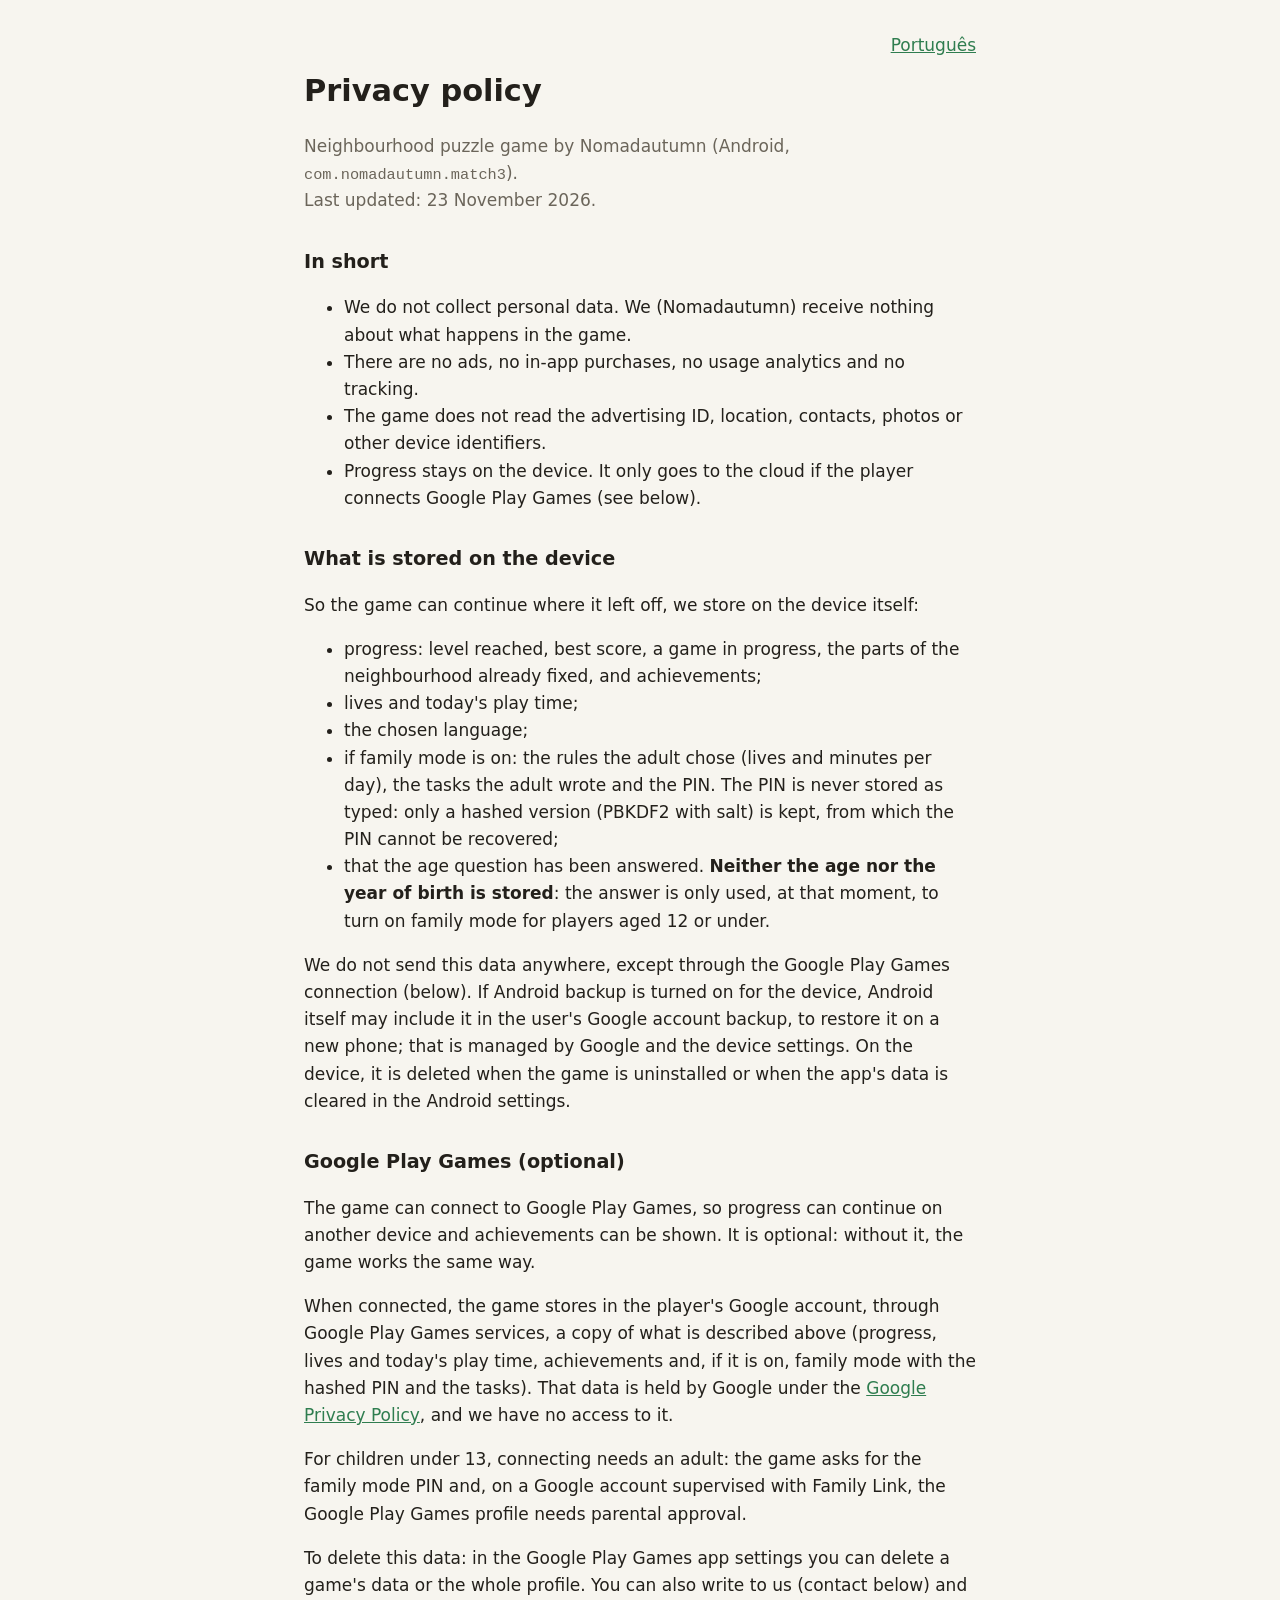
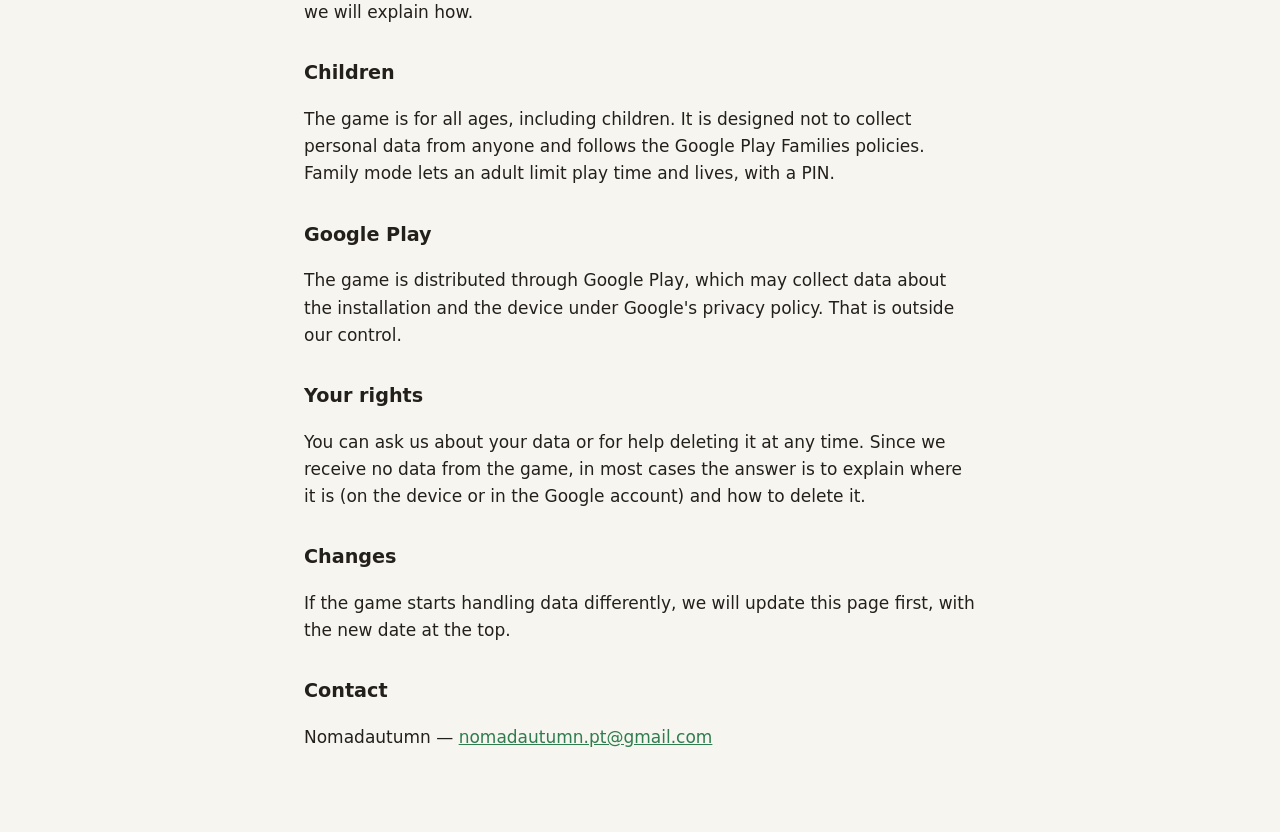
==== privacy.html @ bddcd6ee "Política de privacidade (pt-PT e en) e página inicial Co-Authored-By: Claude Opus 5.5 <noreply@anthr" ====
<!doctype html>
<html lang="en">
<head>
<meta charset="utf-8">
<meta name="viewport" content="width=device-width, initial-scale=1">
<title>Privacy policy — Nomadautumn</title>
<link rel="stylesheet" href="estilo.css">
</head>
<body>
<main>
<p class="lang"><a href="privacidade.html" hreflang="pt-PT">Português</a></p>
<h1>Privacy policy</h1>
<p class="meta">Neighbourhood puzzle game by Nomadautumn (Android, <code>com.nomadautumn.match3</code>).<br>
Last updated: 23 November 2026.</p>

<h2>In short</h2>
<ul>
<li>We do not collect personal data. We (Nomadautumn) receive nothing about what happens in the game.</li>
<li>There are no ads, no in-app purchases, no usage analytics and no tracking.</li>
<li>The game does not read the advertising ID, location, contacts, photos or other device identifiers.</li>
<li>Progress stays on the device. It only goes to the cloud if the player connects Google Play Games (see below).</li>
</ul>

<h2>What is stored on the device</h2>
<p>So the game can continue where it left off, we store on the device itself:</p>
<ul>
<li>progress: level reached, best score, a game in progress, the parts of the neighbourhood already fixed, and
achievements;</li>
<li>lives and today's play time;</li>
<li>the chosen language;</li>
<li>if family mode is on: the rules the adult chose (lives and minutes per day), the tasks the adult wrote and the PIN.
The PIN is never stored as typed: only a hashed version (PBKDF2 with salt) is kept, from which the PIN cannot be
recovered;</li>
<li>that the age question has been answered. <strong>Neither the age nor the year of birth is stored</strong>: the
answer is only used, at that moment, to turn on family mode for players aged 12 or under.</li>
</ul>
<p>We do not send this data anywhere, except through the Google Play Games connection (below). If Android backup is
turned on for the device, Android itself may include it in the user's Google account backup, to restore it on a new
phone; that is managed by Google and the device settings. On the device, it is deleted when the game is uninstalled or
when the app's data is cleared in the Android settings.</p>

<h2>Google Play Games (optional)</h2>
<p>The game can connect to Google Play Games, so progress can continue on another device and achievements can be shown.
It is optional: without it, the game works the same way.</p>
<p>When connected, the game stores in the player's Google account, through Google Play Games services, a copy of what is
described above (progress, lives and today's play time, achievements and, if it is on, family mode with the hashed PIN
and the tasks). That data is held by Google under the
<a href="https://policies.google.com/privacy?hl=en">Google Privacy Policy</a>, and we have no access to it.</p>
<p>For children under 13, connecting needs an adult: the game asks for the family mode PIN and, on a Google account
supervised with Family Link, the Google Play Games profile needs parental approval.</p>
<p>To delete this data: in the Google Play Games app settings you can delete a game's data or the whole profile. You can
also write to us (contact below) and we will explain how.</p>

<h2>Children</h2>
<p>The game is for all ages, including children. It is designed not to collect personal data from anyone and follows
the Google Play Families policies. Family mode lets an adult limit play time and lives, with a PIN.</p>

<h2>Google Play</h2>
<p>The game is distributed through Google Play, which may collect data about the installation and the device under
Google's privacy policy. That is outside our control.</p>

<h2>Your rights</h2>
<p>You can ask us about your data or for help deleting it at any time. Since we receive no data from the game, in most
cases the answer is to explain where it is (on the device or in the Google account) and how to delete it.</p>

<h2>Changes</h2>
<p>If the game starts handling data differently, we will update this page first, with the new date at the top.</p>

<h2>Contact</h2>
<p>Nomadautumn — <a href="mailto:nomadautumn.pt@gmail.com">nomadautumn.pt@gmail.com</a></p>
</main>
</body>
</html>
---- estilo.css ----
:root {
  --bg: #f7f5ef;
  --ink: #23201b;
  --muted: #6b655a;
  --accent: #2f7d4f;
}
@media (prefers-color-scheme: dark) {
  :root {
    --bg: #1b1d1a;
    --ink: #ece8df;
    --muted: #a8a294;
    --accent: #7cc79b;
  }
}
body {
  margin: 0;
  background: var(--bg);
  color: var(--ink);
  font: 17px/1.6 system-ui, -apple-system, "Segoe UI", Roboto, sans-serif;
}
main {
  max-width: 42rem;
  margin: 0 auto;
  padding: 2rem 1rem 4rem;
}
h1 { font-size: 1.9rem; margin: 0.5rem 0; }
h2 { font-size: 1.2rem; margin-top: 2rem; }
a { color: var(--accent); }
.meta, .lang { color: var(--muted); }
.lang { text-align: right; margin: 0; }
code { font-size: 0.9em; }
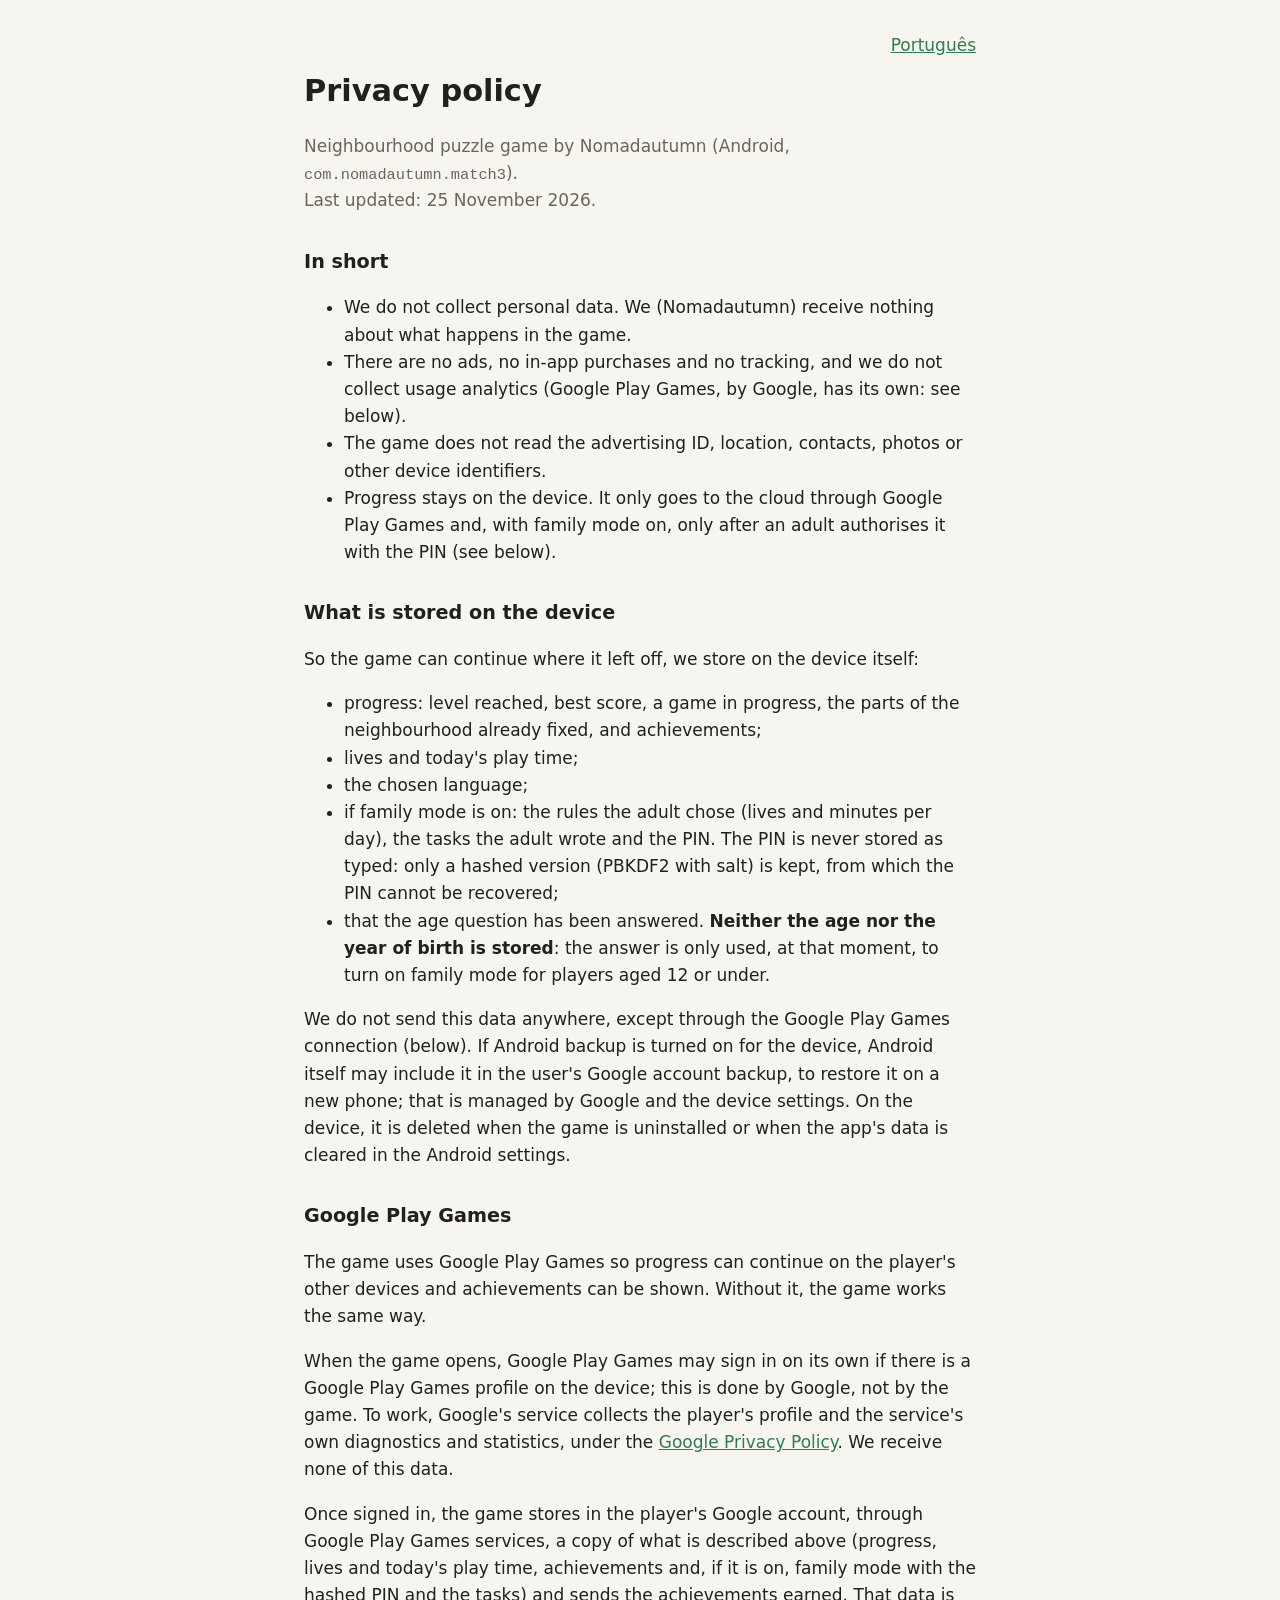
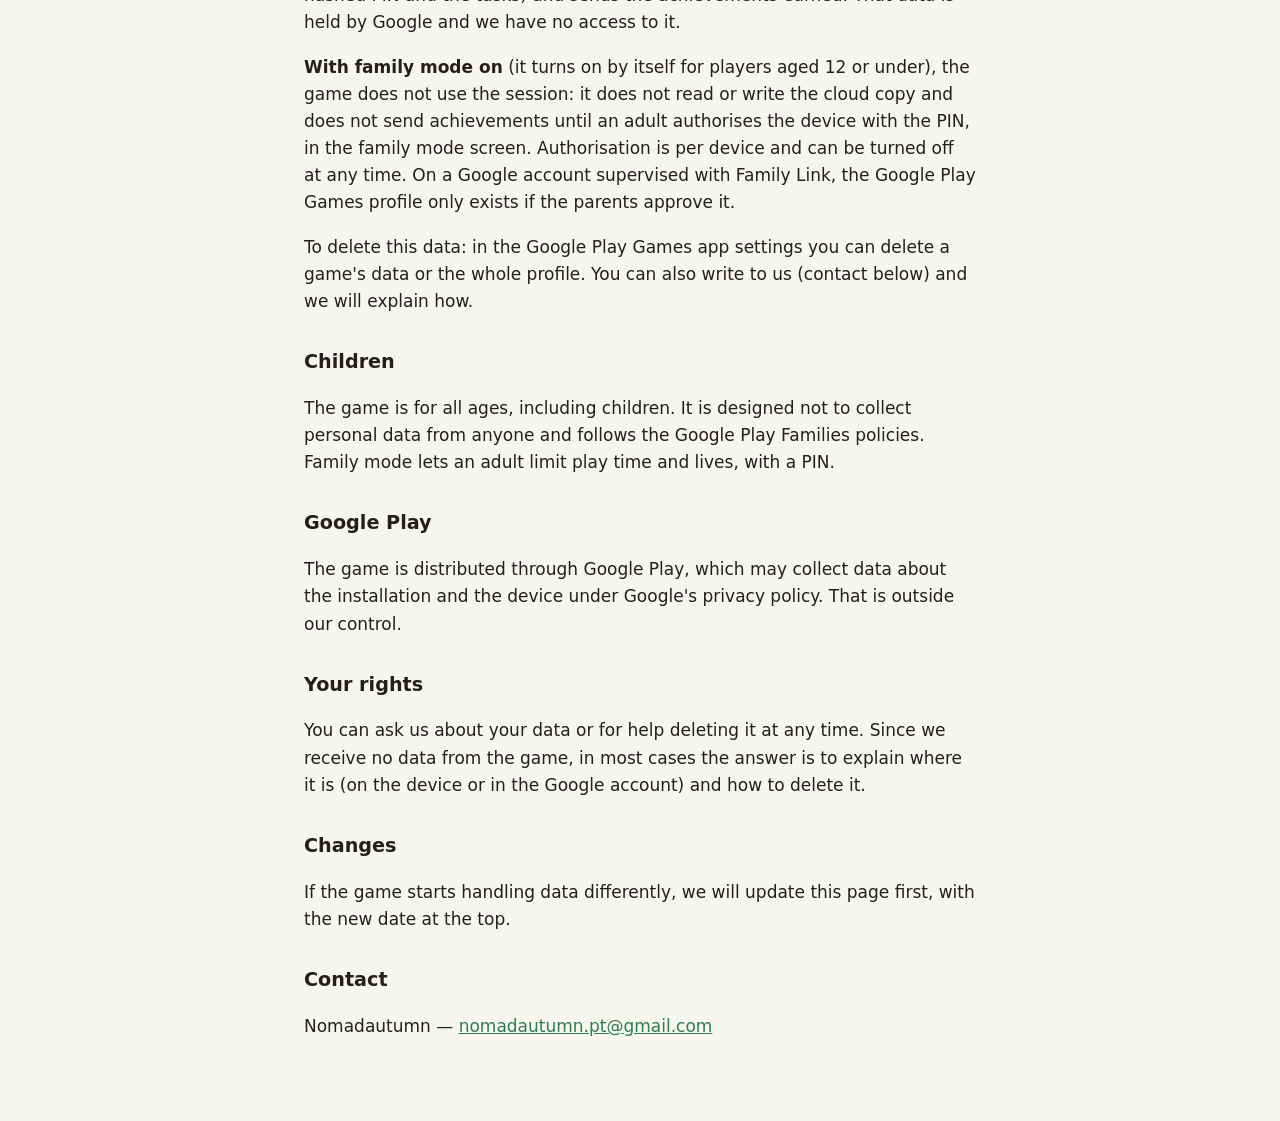
==== commit 6064d438: "Rascunho: a política com o Google Play Games (7b) O jogo não usa a sessão sem o PIN do adulto; o iní" ====
--- a/privacy.html
+++ b/privacy.html
@@ -11,14 +11,16 @@
 <p class="lang"><a href="privacidade.html" hreflang="pt-PT">Português</a></p>
 <h1>Privacy policy</h1>
 <p class="meta">Neighbourhood puzzle game by Nomadautumn (Android, <code>com.nomadautumn.match3</code>).<br>
-Last updated: 23 November 2026.</p>
+Last updated: 25 November 2026.</p>
 
 <h2>In short</h2>
 <ul>
 <li>We do not collect personal data. We (Nomadautumn) receive nothing about what happens in the game.</li>
-<li>There are no ads, no in-app purchases, no usage analytics and no tracking.</li>
+<li>There are no ads, no in-app purchases and no tracking, and we do not collect usage analytics (Google Play Games, by
+Google, has its own: see below).</li>
 <li>The game does not read the advertising ID, location, contacts, photos or other device identifiers.</li>
-<li>Progress stays on the device. It only goes to the cloud if the player connects Google Play Games (see below).</li>
+<li>Progress stays on the device. It only goes to the cloud through Google Play Games and, with family mode on, only
+after an adult authorises it with the PIN (see below).</li>
 </ul>
 
 <h2>What is stored on the device</h2>
@@ -39,15 +41,20 @@
 phone; that is managed by Google and the device settings. On the device, it is deleted when the game is uninstalled or
 when the app's data is cleared in the Android settings.</p>
 
-<h2>Google Play Games (optional)</h2>
-<p>The game can connect to Google Play Games, so progress can continue on another device and achievements can be shown.
-It is optional: without it, the game works the same way.</p>
-<p>When connected, the game stores in the player's Google account, through Google Play Games services, a copy of what is
+<h2>Google Play Games</h2>
+<p>The game uses Google Play Games so progress can continue on the player's other devices and achievements can be
+shown. Without it, the game works the same way.</p>
+<p>When the game opens, Google Play Games may sign in on its own if there is a Google Play Games profile on the device;
+this is done by Google, not by the game. To work, Google's service collects the player's profile and the service's own
+diagnostics and statistics, under the <a href="https://policies.google.com/privacy?hl=en">Google Privacy Policy</a>. We
+receive none of this data.</p>
+<p>Once signed in, the game stores in the player's Google account, through Google Play Games services, a copy of what is
 described above (progress, lives and today's play time, achievements and, if it is on, family mode with the hashed PIN
-and the tasks). That data is held by Google under the
-<a href="https://policies.google.com/privacy?hl=en">Google Privacy Policy</a>, and we have no access to it.</p>
-<p>For children under 13, connecting needs an adult: the game asks for the family mode PIN and, on a Google account
-supervised with Family Link, the Google Play Games profile needs parental approval.</p>
+and the tasks) and sends the achievements earned. That data is held by Google and we have no access to it.</p>
+<p><strong>With family mode on</strong> (it turns on by itself for players aged 12 or under), the game does not use the
+session: it does not read or write the cloud copy and does not send achievements until an adult authorises the device
+with the PIN, in the family mode screen. Authorisation is per device and can be turned off at any time. On a Google
+account supervised with Family Link, the Google Play Games profile only exists if the parents approve it.</p>
 <p>To delete this data: in the Google Play Games app settings you can delete a game's data or the whole profile. You can
 also write to us (contact below) and we will explain how.</p>
 
